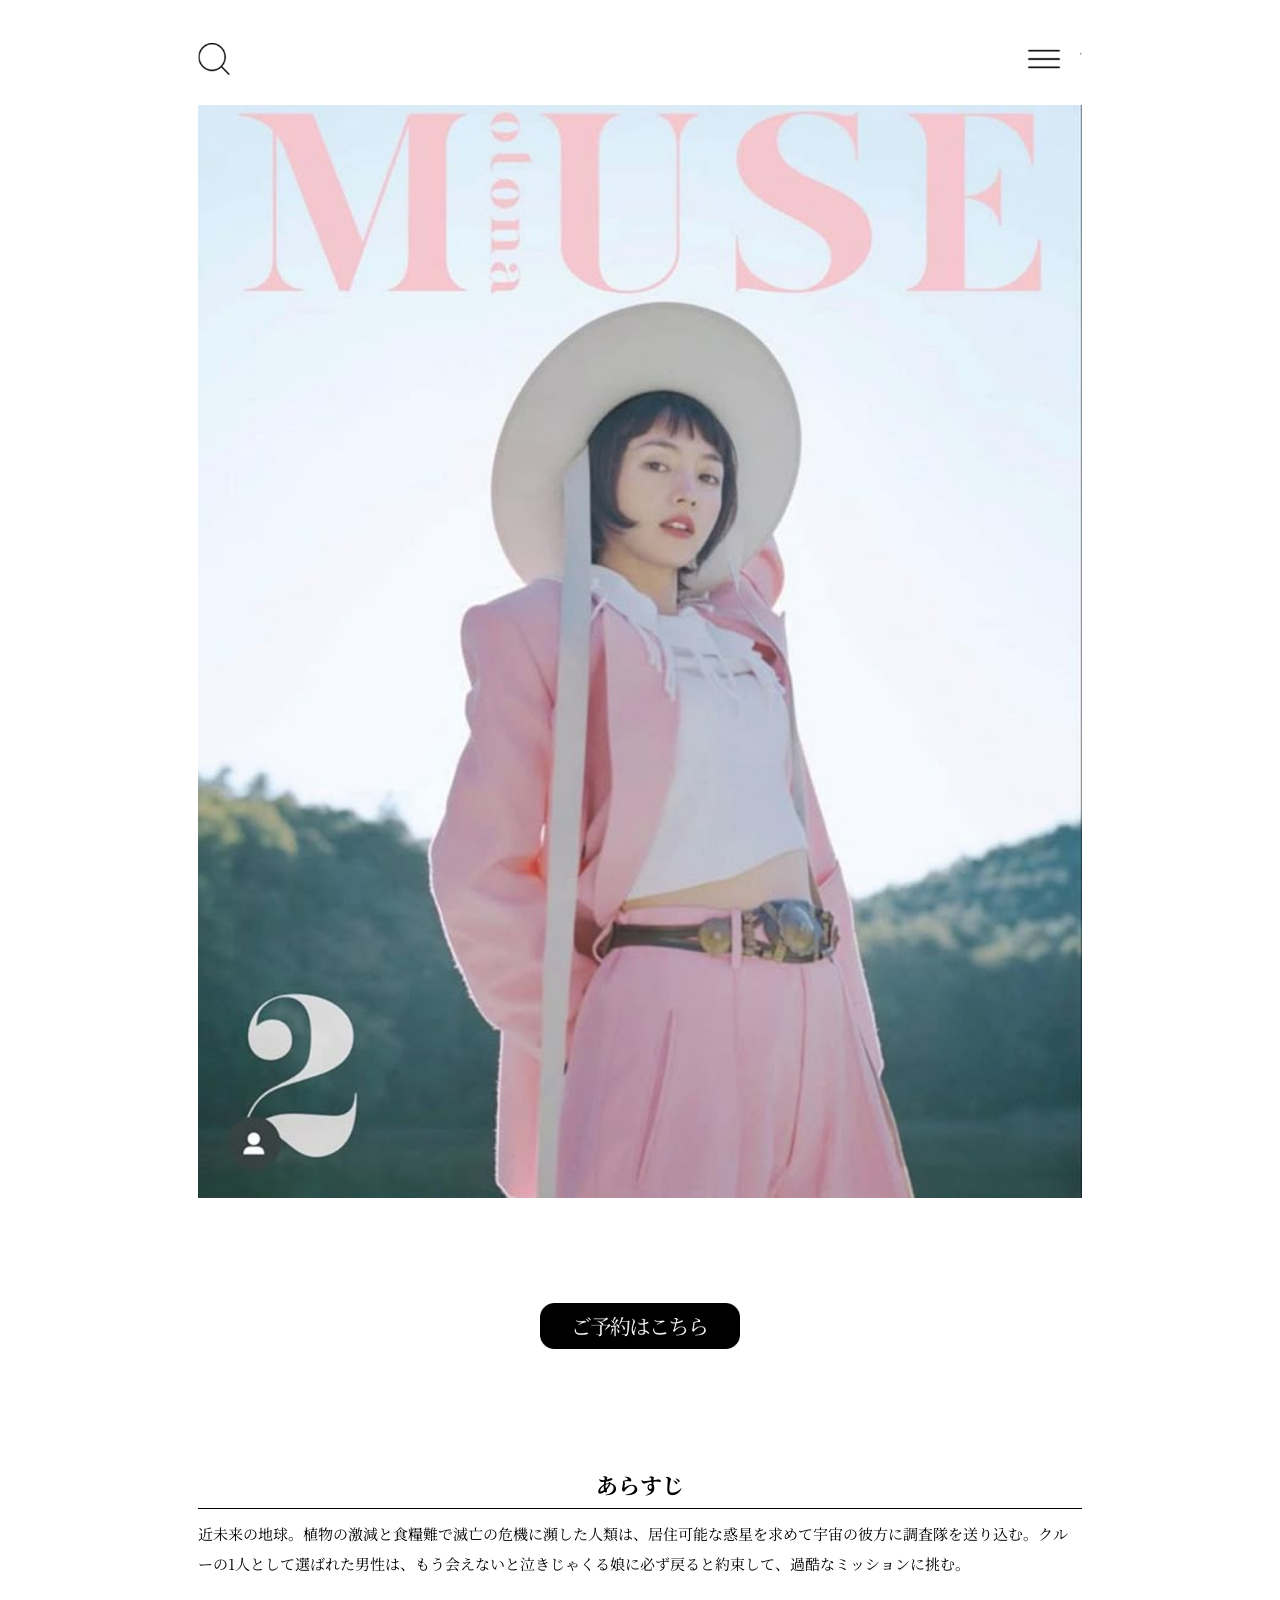
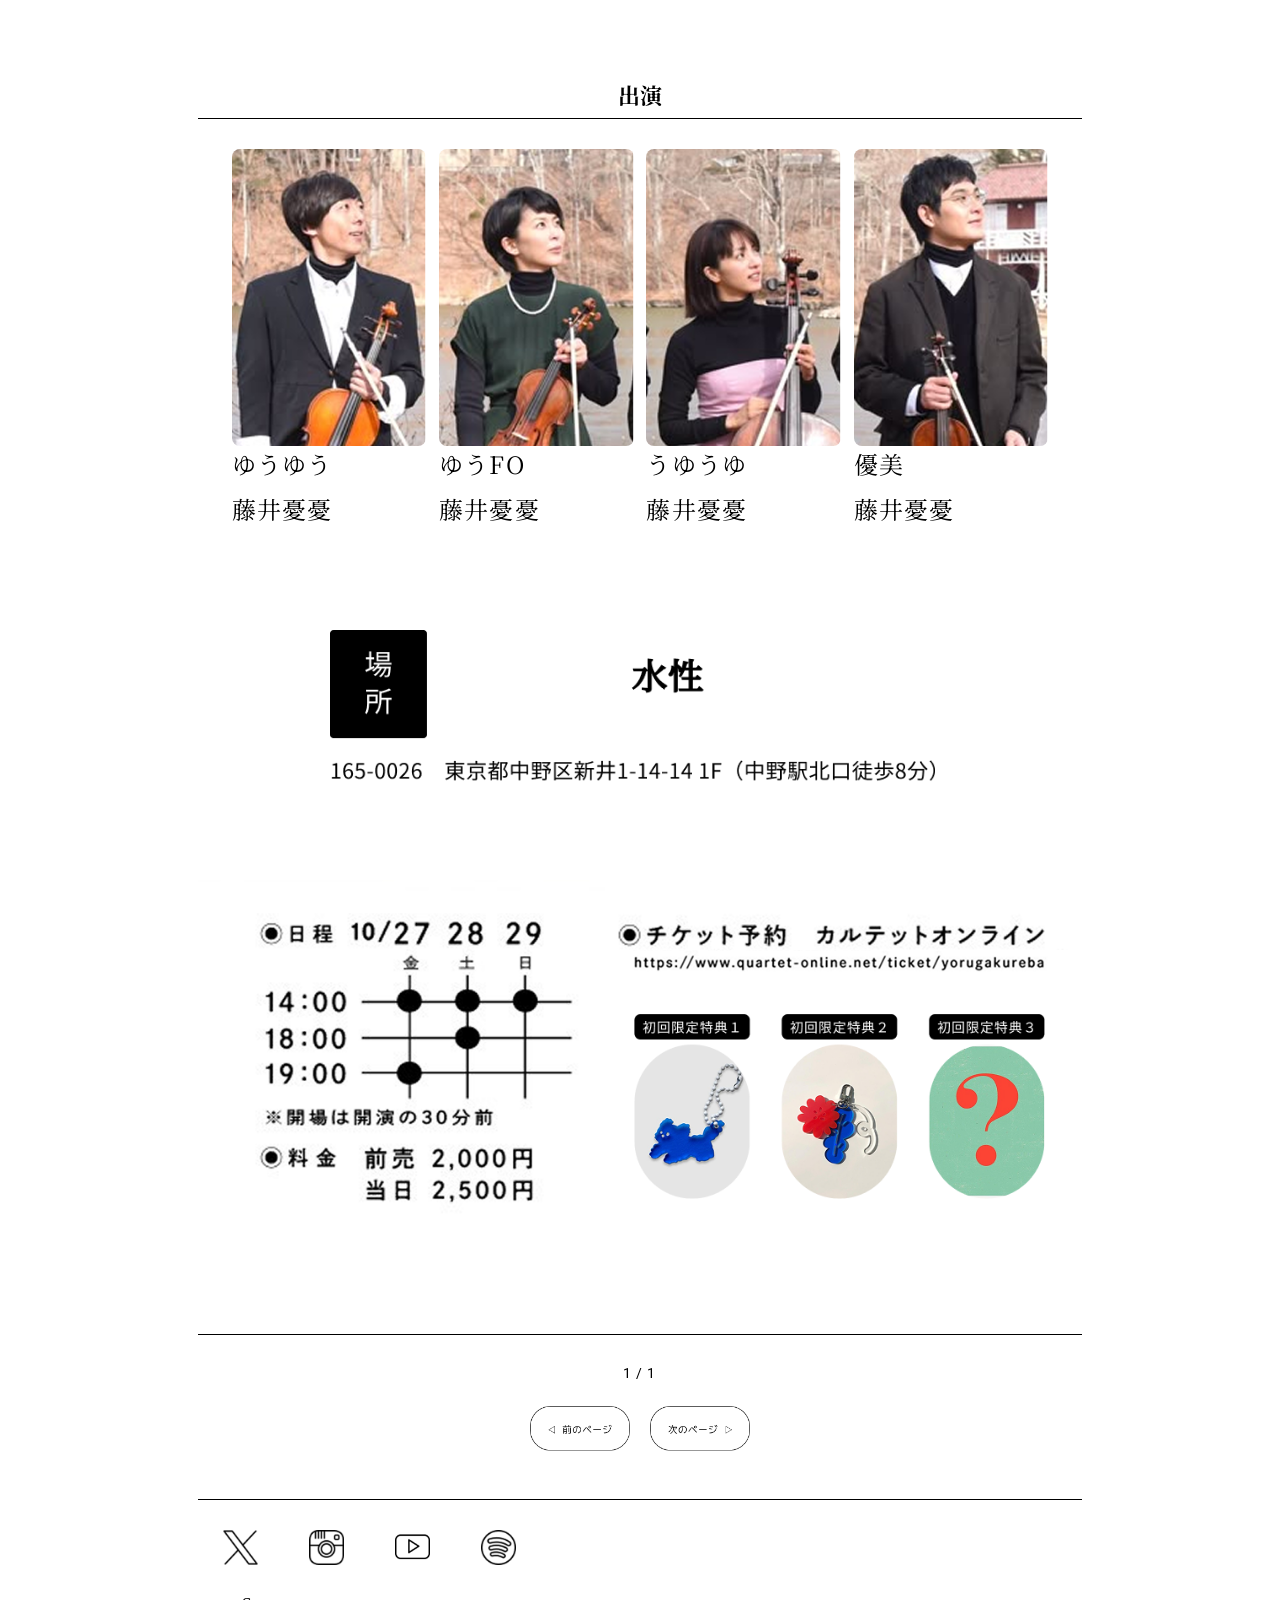
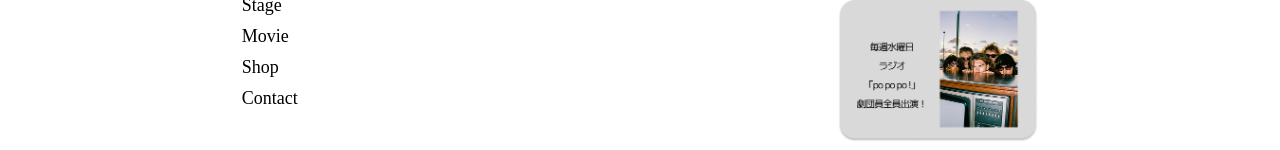
==== docs/new-stage.html @ 7b4c2f34 "Add files via upload" ====
<!DOCTYPE html>
<html lang="ja">
<head>
  <meta charset="UTF-8">
  <meta name="viewport" content="width=device-width, initial-scale=1.0">
  <title>Document</title>
<link rel="stylesheet" href="css/reset.css">
<link rel="stylesheet" href="css/style.css">
<link rel="preconnect" href="https://fonts.googleapis.com">
<link rel="preconnect" href="https://fonts.gstatic.com" crossorigin>
<link href="https://fonts.googleapis.com/css2?family=Noto+Sans+JP:wght@100..900&family=Noto+Serif+JP:wght@200..900&family=Roboto:ital,wght@0,100..900;1,100..900&display=swap" rel="stylesheet">
</head>
<body>
  <header>
   <h1>
    <a href="index.html" class="logo">
      <img src="img/logo2.png" alt="ハンバーガー">
    </a>
    <a href="index.html" class="logo">
      <img src="img/logo.png" alt="虫眼鏡">
    </a>
   </h1>
   <hr>
  </header>

<div class="hero">
  <a href="new-stage.html">
    <img src="img/stage-flyer.png" alt="最新公演フライヤー">
  </a>


 <div class="reservation-buttons">
  <a href="https://x.com/fujii_uu" target="_blank">
    <img src="img/reserve-button.png" alt="ご予約はこちら" class="reserve-button">
  </a>

</div>

 <div class="story-title">
   あらすじ
 </div>

 <div class="long-line"></div>
 
 <div class="story-text">
  近未来の地球。植物の激減と食糧難で滅亡の危機に瀕した人類は、居住可能な惑星を求めて宇宙の彼方に調査隊を送り込む。クルーの1人として選ばれた男性は、もう会えないと泣きじゃくる娘に必ず戻ると約束して、過酷なミッションに挑む。
 </div>

  <div class="profile-title">
  出演
 </div>
 <div class="long-line"></div>

<div class="cast-images">
 <div class="cast-member">
  <img src="img/takahashi-issei.png" alt="出演者1">
  <p class="cast-role">ゆうゆう</p>
  <p class="cast-name">藤井憂憂</p>  
 </div>
 <div class="cast-member">
  <img src="img/matu-takako.png" alt="出演者2">
  <p class="cast-role">ゆうFO</p>
  <p class="cast-name">藤井憂憂</p>
 </div>
 <div class="cast-member">
  <img src="img/mitushima-hikari.png" alt="出演者3">
  <p class="cast-role">うゆうゆ</p>
  <p class="cast-name">藤井憂憂</p>
 </div>
 <div class="cast-member">
  <img src="img/matuda-ryuhei.png" alt="出演者4">
  <p class="cast-role">優美</p>
  <p class="cast-name">藤井憂憂</p> 
 </div>
</div>

<div class="centered-image">
  <img src="img/place.png" alt="場所">
</div>

<div class="bonus">
  <img src="img/bonus-group.png" alt="特典と地図">
</div>


 <div class="long-line"></div>

<div class="page-number">
  <span class="roboto">1</span><span class="roboto"> / </span><span class="roboto">1</span>
</div>



<div class="page-navigation">
  <button class="nav-button prev" onclick="location.href='index.html'">
    <img src="img/prev.png" alt="前のページへ">
  </button>
  <button class="nav-button next" onclick="location.href='index.html'">
    <img src="img/next.png" alt="次のページへ">
  </button>
</div>


 <div class="long-line"></div>

 <div class="left-sns-icons">
  <a href="https://x.com/FUJII_UU" target="_blank">
   <img src="img/X.png" alt="x">
  </a>
  <a href="https://www.instagram.com/fujii_uu/" target="_blank">
    <img src="img/instagram.png" alt="instagram">
  </a>
  <a href="https://youtu.be/8ujiOyMPxug" target="_blank">
    <img src="img/youtube.png" alt="youtube">
  </a>
  <a href="https://open.spotify.com/intl-ja" target="_blank">
    <img src="img/spotify.png" alt="spotify">
  </a>
</div>


<div class="footer-layout">
  <div class="footer-links">
    <a href="#">Stage</a>
    <a href="#">Movie</a>
    <a href="#">Shop</a>
    <a href="#">Contact</a>
  </div>

  <div class="footer-image">
    <a href="https://x.com/FUJII_UU" target="_blank">
     <img src="img/rajio.png" alt="ラジオ">
    </a>
  </div>
</div>
---- docs/css/style.css ----
@charset "UTF-8";


.sans {
  font-family: "Roboto", "Noto Sans JP", sans-serif;
}

.serif {
  font-family: "Roboto", "Noto Serif JP", serif;
}

header {
  display: flex;
  justify-content: space-between;
  align-items: center;
  width: 70%;
  margin: auto;
}

h1{
  display: flex;
  justify-content: space-between;
  align-items: center;
  width: 100%;
}
.logo {
  display: block;
}

.logo img {
  width: 70%;
  display: block;
  height: auto;
  margin-top: 10px;
}

.profile-text.career-text {
  font-family: 'Noto Serif JP', serif;
  font-size: 15px;
  line-height: 2;
}

.hero h2 {
  font-family: 'Noto Serif JP', serif;
  font-size: 60px;
  font-weight: 400;
  letter-spacing: 0.05em;
  line-height: 1.2;
  color: #333;
  text-align: left;
  margin-top: 30;
  margin-bottom: 0;
}

.hero p {
  font-family: 'Noto Serif JP', serif; /* 明朝体に */
  font-size: 24px;                    /* 好みのサイズに */
  font-weight: 400;                   /* 標準の太さ */
  color: black;                       /* 少し薄めのグレー */
  text-align: left;                /* 中央寄せ */
  margin-top: 0;                    /* 上の余白をなくす */
  margin-bottom: 10px;            /* 下の余白 */
  letter-spacing: 0.05em;           /* 文字間隔 */
}

.sns-icons {
  display: flex;
  justify-content: center; /* 真ん中寄せ */
  gap: 16px; /* アイコン同士の間隔 */
  margin: 20px 0;
}

.sns-icons img {
  width: 30px !important;
  height: auto !important;
  display: inline-block;
}


.reservation-buttons {
  display: flex;
  justify-content: center;
  align-items: center;
  gap: 16px;
  margin-top: 100px;
  margin-bottom: 40px;
  text-align: center;
}

.reserve-button {
  width: 200px !important;
  height: auto !important;
  max-width: 100%;
  display: block;
}

.hero {
  width: 70%;
  margin: 0 auto;
}



 .hero img{
  width: 100%;
  height: auto;
  display: block;
  margin: 5px auto 0;
}


 .story-text{
  margin-top: 10px;
  font-size: 15px;
  text-align: left;
  line-height: 2;
  font-family: "Noto Serif JP", serif;
 }

 .story-title,
 .profile-title {
  margin-top: 100px;
  font-size: 22px;
  font-weight: bold;
  font-family: "Noto Serif JP", serif;
  text-align: center;
 }
 .story-title {
  padding-top: 20px; /* margin-top の代わりに使う */
}

.cast-member {
  text-align: center;
  width: 22%;
  flex-shrink: 0;
  margin: 0;
  padding: 0;
}

.cast-images {
  display: flex;
  gap: 1vw;
  justify-content: center;
  margin-top: 30px;
  width: 100%;
  margin: 30px auto;
  flex-wrap: nowrap;
}

.cast-images img{
  width:100% ;
  height: auto;
  object-fit: cover;
  border-radius: 8px;
  margin: 0;
}

.cast-role {
  margin-top: 8px;
  font-size: 14px;
  font-weight: bold;
  font-family:"Noto Serif JP", serif;
}

.cast-name {
  font-size: 13px;
  color: black;
  font-family: "Noto Serif JP",serif;
}
 .long-line {
  width: 100%;
  height: 1px;
  background-color: black;
  margin: 8px 0;
 }


.centered-image {
  text-align: center;
  margin: 10% auto;
}

.centered-image img {
  width: 70%;
  height: auto;
  display: inline-block;
}

.bonus {
  text-align: center;
  margin: 10% auto;
}

.bonus img {
  width: 100%;
  height: auto;
  display: inline-block;
}







.page-number {
  font-family: "Roboto", sans-serif;
  text-align: center;
  font-size: 14px;
  color: black;
  margin-top: 30px;
  margin-bottom: 20px;
  letter-spacing: 1px;
}

.page-navigation {
  display: flex;
  justify-content: center;
  gap: 20px;
  margin-top: 10px;
}

.nav-button {
  background: none;
  border: none;
  cursor: pointer;
  padding: 0;
  margin-bottom: 40px;
}

.nav-button img {
  width: 100px; /* ボタン画像の大きさ調整 */
  height: auto;
  display: block;
}

.left-sns-icons {
  display: flex;
  gap: 4vw;
  align-items: center;
  justify-content: flex-start;
  margin-left: 20px;
  margin-top: 25px;
  margin-left: 25px;
}
.left-sns-icons img {
  width: 5vw;
  height: auto;
  max-width: 35px;
  min-width: 15px;
}

.short-line {
  width: 50%;
  height: 1px;
  background-color: black;
  margin: 8px 0;
  margin-top: 25px;
}

.footer-layout {
  display: flex;
  justify-content: space-between;
  align-items: flex-start;
  width: 90%;
  margin: 0 auto;
}

.footer-links {
  display: flex;
  flex-direction: column; /* 縦に並べる */
  gap: 10px;
  margin-top: 30px;
}

.footer-links a {
  text-decoration: none;
  color: black;
  transition: opacity 0.3s;
  font-size: 18px;
}

.footer-links a:hover {
  opacity: 0.7;
}

.footer-image {
  margin-top: 30px;
  padding-top: 0;
}
.footer-image img {
  width: 200px; /* 好みに応じて調整 */
  height: auto;
  display: block;
}



@media screen and (max-width: 600px) {
  .footer-layout {
    flex-direction: column;
    align-items: center;
    text-align: center;
  }

  .footer-image {
    margin-top: 20px;
  }
}
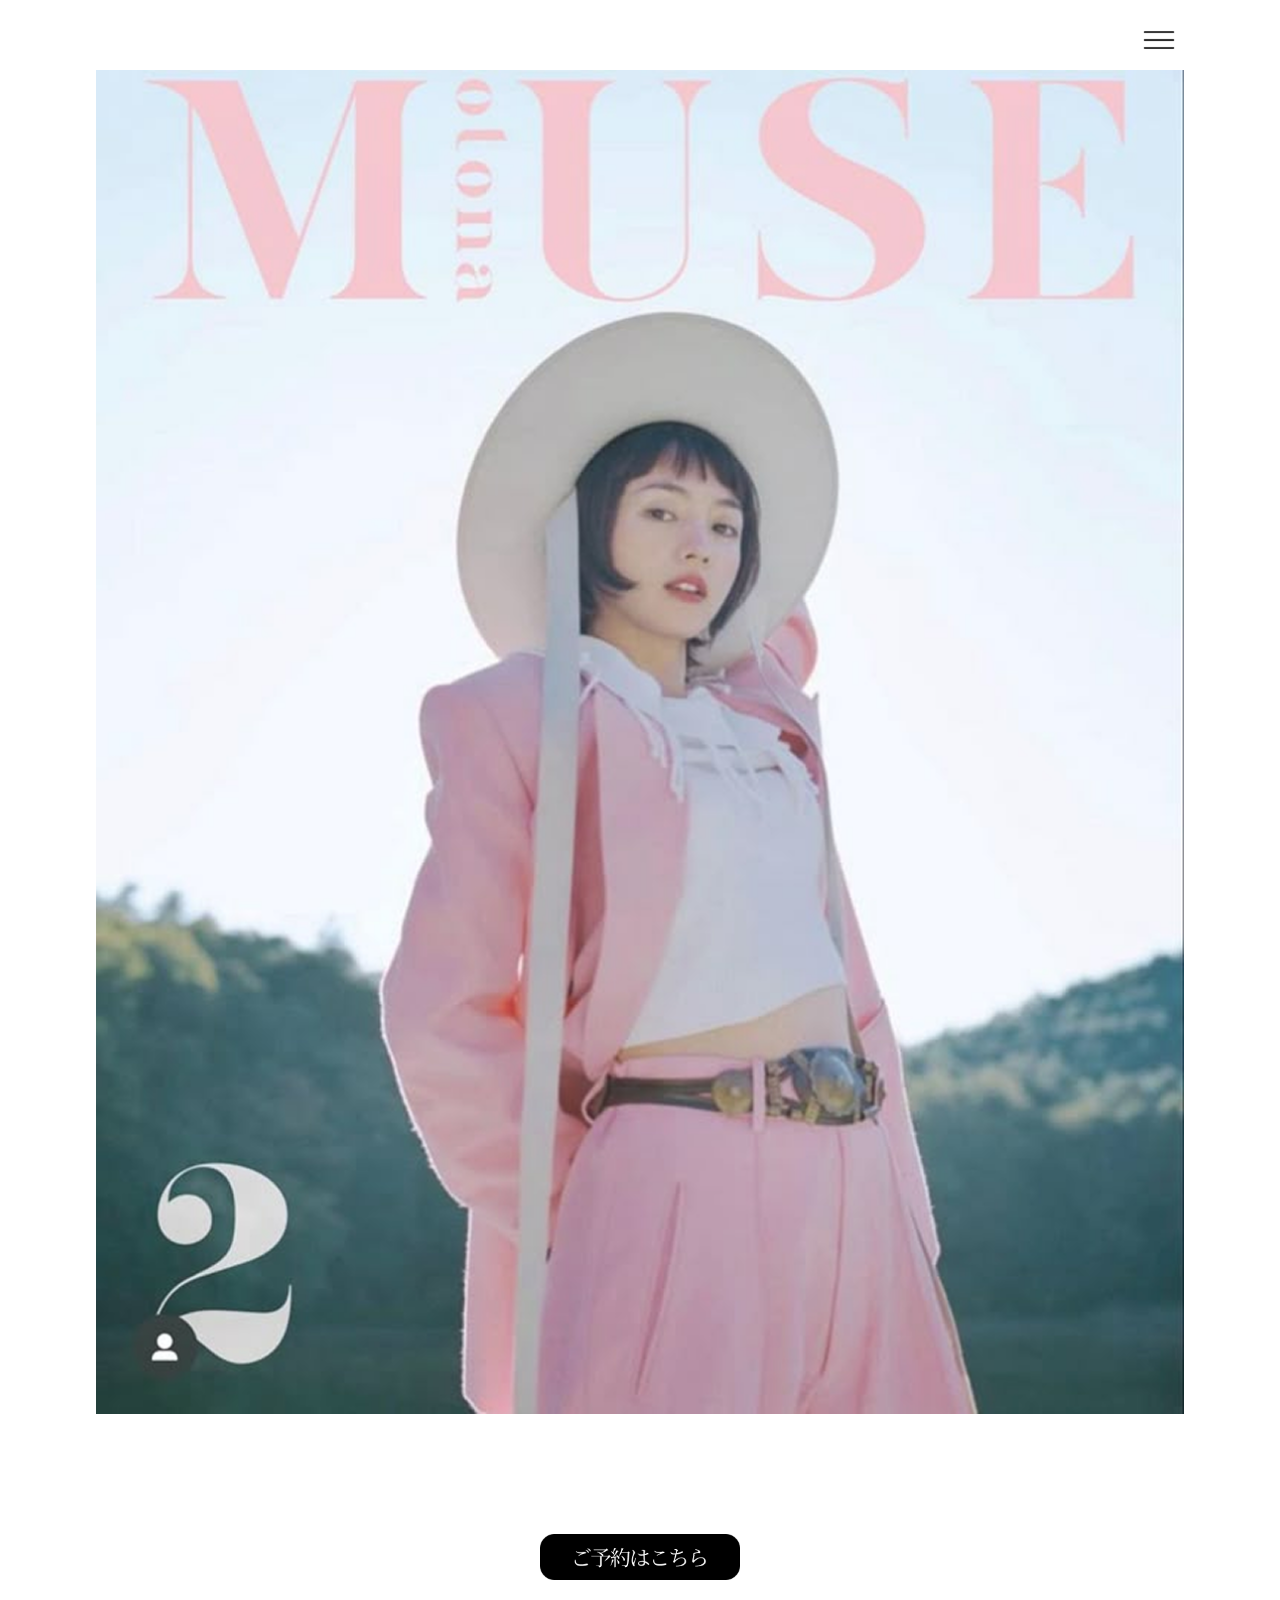
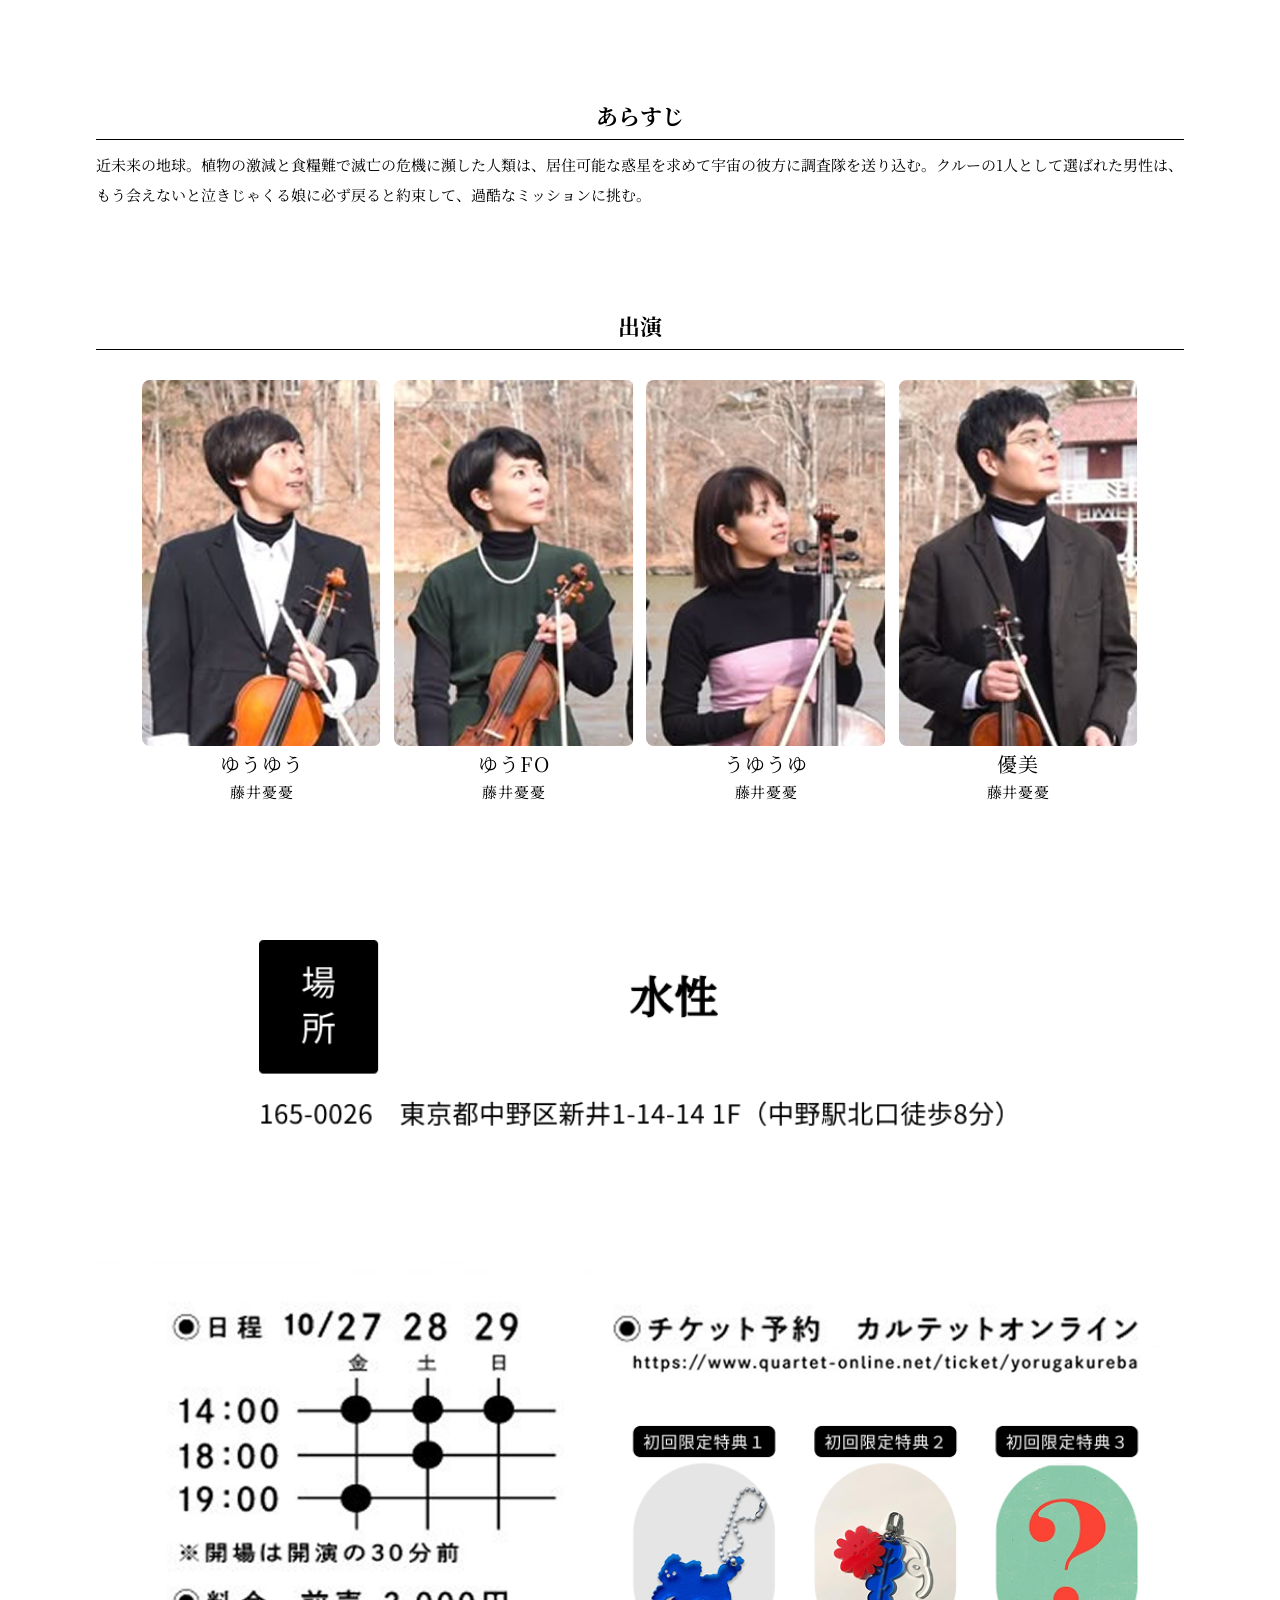
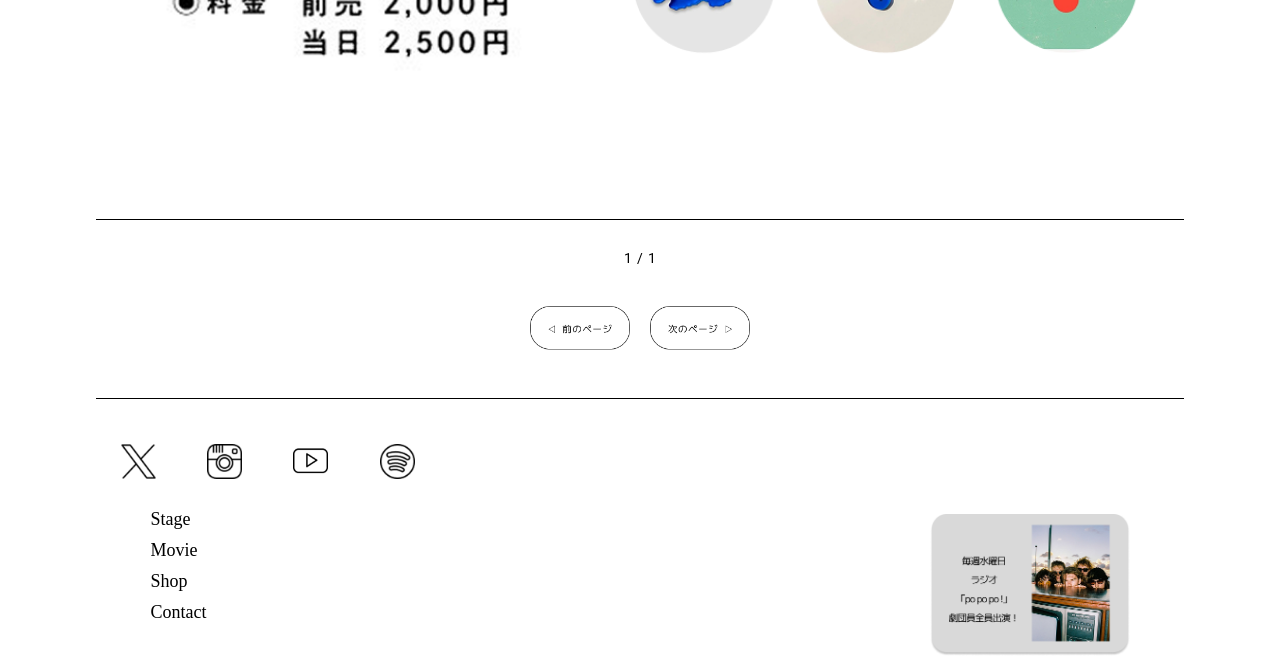
==== commit dd878664: "Add files via upload" ====
--- a/docs/new-stage.html
+++ b/docs/new-stage.html
@@ -9,21 +9,25 @@
 <link rel="preconnect" href="https://fonts.googleapis.com">
 <link rel="preconnect" href="https://fonts.gstatic.com" crossorigin>
 <link href="https://fonts.googleapis.com/css2?family=Noto+Sans+JP:wght@100..900&family=Noto+Serif+JP:wght@200..900&family=Roboto:ital,wght@0,100..900;1,100..900&display=swap" rel="stylesheet">
+<link href="https://fonts.googleapis.com/css2?family=Noto+Sans+JP:wght@100..900&family=Noto+Serif+JP:wght@200..900&family=Roboto:ital,wght@0,100..900;1,100..900&display=swap" rel="stylesheet">
+<link rel="icon" href="img/favicon/favicon.ico" sizes="32x32">
+<link rel="icon" href="img/favicon/icon.svg" type="img/svg+xml">
+<link rel="apple-touch-icon" href="img/favicon/apple-touch-icon.png">
+<link rel="manifest" href="img/favicon/manifest.webmanifest">
 </head>
-<body>
+
+
+ <body class="hero">
   <header>
-   <h1>
-    <a href="index.html" class="logo">
-      <img src="img/logo2.png" alt="ハンバーガー">
-    </a>
-    <a href="index.html" class="logo">
-      <img src="img/logo.png" alt="虫眼鏡">
-    </a>
-   </h1>
-   <hr>
-  </header>
+    <button class="hamburger" aria-label="メニューを開く" aria-expanded="false">
+    <img src="img/logo.png" alt="ハンバーガー">
+  </button>
+   <nav class="nav-menu">
+    <a href="new-stage.html">最新公演</a>
+    <a href="index.html">劇団員</a>
+  </nav>
+</header>
 
-<div class="hero">
   <a href="new-stage.html">
     <img src="img/stage-flyer.png" alt="最新公演フライヤー">
   </a>
@@ -132,4 +136,20 @@
      <img src="img/rajio.png" alt="ラジオ">
     </a>
   </div>
-</div>+</div>
+
+<script>
+  document.addEventListener("DOMContentLoaded", function () {
+    const button = document.querySelector(".hamburger");
+    const menu = document.querySelector(".nav-menu");
+
+    button.addEventListener("click", function () {
+      menu.classList.toggle("active");
+      const expanded = button.getAttribute("aria-expanded") === "true";
+      button.setAttribute("aria-expanded", !expanded);
+    });
+  });
+</script>
+
+</body>
+</html>
--- a/docs/css/style.css
+++ b/docs/css/style.css
@@ -11,16 +11,28 @@
 
 header {
   display: flex;
+  justify-content: flex-end;
+  align-items: center;
+  width: 100%;
+  padding-right: 20px;
+  margin: 0;
+}
+
+.hamburger {
+  background: none;
+  border: none;
+  cursor: pointer;
+  width: 50px;
+  height: 50px;
+  margin-left: auto;
+}
+
+
+
+h1{
+  display: flex;
   justify-content: space-between;
   align-items: center;
-  width: 70%;
-  margin: auto;
-}
-
-h1{
-  display: flex;
-  justify-content: space-between;
-  align-items: center;
   width: 100%;
 }
 .logo {
@@ -28,21 +40,32 @@
 }
 
 .logo img {
-  width: 70%;
+  width: 80%;
   display: block;
   height: auto;
   margin-top: 10px;
 }
 
-.profile-text.career-text {
-  font-family: 'Noto Serif JP', serif;
+
+.profile-text {
+  font-family: Noto Serif JP', serif';
   font-size: 15px;
   line-height: 2;
+  margin-bottom: 30px;
+  margin-top: 70px;  
+}
+
+.career-text {
+  font-family: "Noto Serif JP", serif; /* 明朝体にする */
+  font-size: 15px;
+  line-height: 2;
+  margin-bottom: 30px;
+  margin-top: 20px;
 }
 
 .hero h2 {
   font-family: 'Noto Serif JP', serif;
-  font-size: 60px;
+  font-size: 50px;
   font-weight: 400;
   letter-spacing: 0.05em;
   line-height: 1.2;
@@ -67,13 +90,19 @@
   display: flex;
   justify-content: center; /* 真ん中寄せ */
   gap: 16px; /* アイコン同士の間隔 */
-  margin: 20px 0;
-}
+  margin-top: 30px;
+}
+
+.sns-icons {
+  margin-top: 30px !important;
+}
+
 
 .sns-icons img {
-  width: 30px !important;
+  width: 35px !important;
   height: auto !important;
   display: inline-block;
+  margin-bottom: 100px;
 }
 
 
@@ -95,18 +124,19 @@
 }
 
 .hero {
-  width: 70%;
+  width: 85%;
   margin: 0 auto;
 }
 
 
 
- .hero img{
-  width: 100%;
-  height: auto;
-  display: block;
-  margin: 5px auto 0;
-}
+.hero img {
+  width: 100%;
+  height: auto;
+  display: block;
+  margin: 20px auto 0;
+}
+
 
 
  .story-text{
@@ -156,17 +186,22 @@
 }
 
 .cast-role {
-  margin-top: 8px;
-  font-size: 14px;
+  text-align: center !important;
+  margin-top: 3px !important;
+  margin-bottom: 3px !important;
+  font-size: 20px !important;
   font-weight: bold;
   font-family:"Noto Serif JP", serif;
 }
 
 .cast-name {
-  font-size: 13px;
-  color: black;
-  font-family: "Noto Serif JP",serif;
-}
+  text-align: center !important;
+  margin-top: 3px !important;
+  font-size: 15px !important;
+  font-weight: bold;
+  font-family:"Noto Serif JP", serif;
+}
+
  .long-line {
   width: 100%;
   height: 1px;
@@ -285,7 +320,7 @@
 }
 
 .footer-image {
-  margin-top: 30px;
+  margin-top: 15px;
   padding-top: 0;
 }
 .footer-image img {
@@ -296,14 +331,59 @@
 
 
 
+
+.nav-menu {
+  display: none;
+  flex-direction: column;
+  gap: 20px;
+  position: absolute;
+  top: 180px;
+  right: 0px;
+  transform: translate(-50%,-50%);
+  background-color: white;
+  padding: 40px;
+  border-radius: 10px;
+  box-shadow: 0 0 10px rgba(0, 0, 0, 0.2);
+  z-index: 999;
+  text-align: center;
+}
+
+.nav-menu.active {
+ display: flex; 
+}
+
+.nav-menu a {
+  color: black;
+  text-decoration: none;
+  font-size: 20px;
+  font-weight: bold;
+}
+
+.nav-menu a:hover {
+  color: blue;
+}
+
 @media screen and (max-width: 600px) {
-  .footer-layout {
-    flex-direction: column;
-    align-items: center;
-    text-align: center;
-  }
-
-  .footer-image {
-    margin-top: 20px;
-  }
-}+  .profile-text,
+  .story-text {
+    font-size: 12px !important;
+  }
+
+  .cast-role {
+    font-size: 18px !important;
+  }
+
+  .cast-name {
+    font-size: 14px !important;
+  }
+
+  .cast-member {
+    width: 45%;
+    margin-bottom: 20px;
+  }
+
+  .cast-images {
+    flex-wrap: wrap;
+    justify-content: center;
+  }
+}
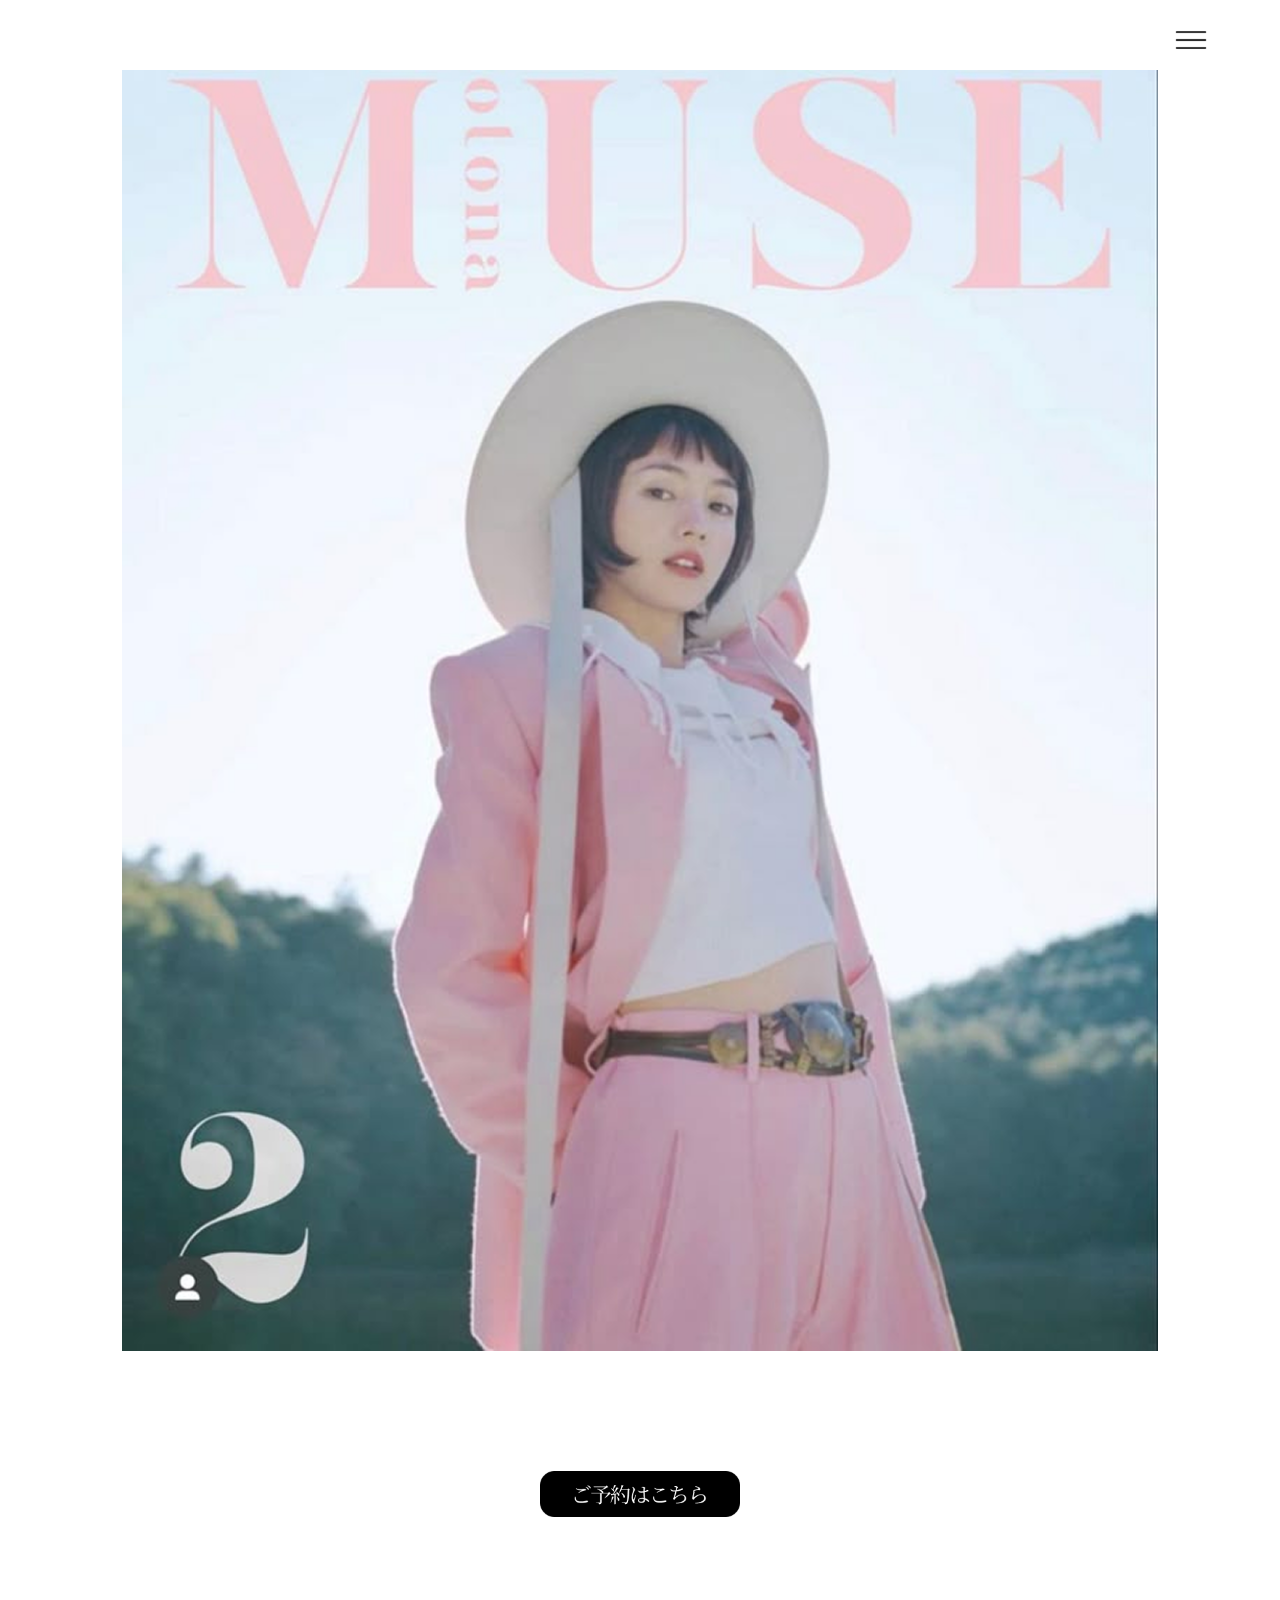
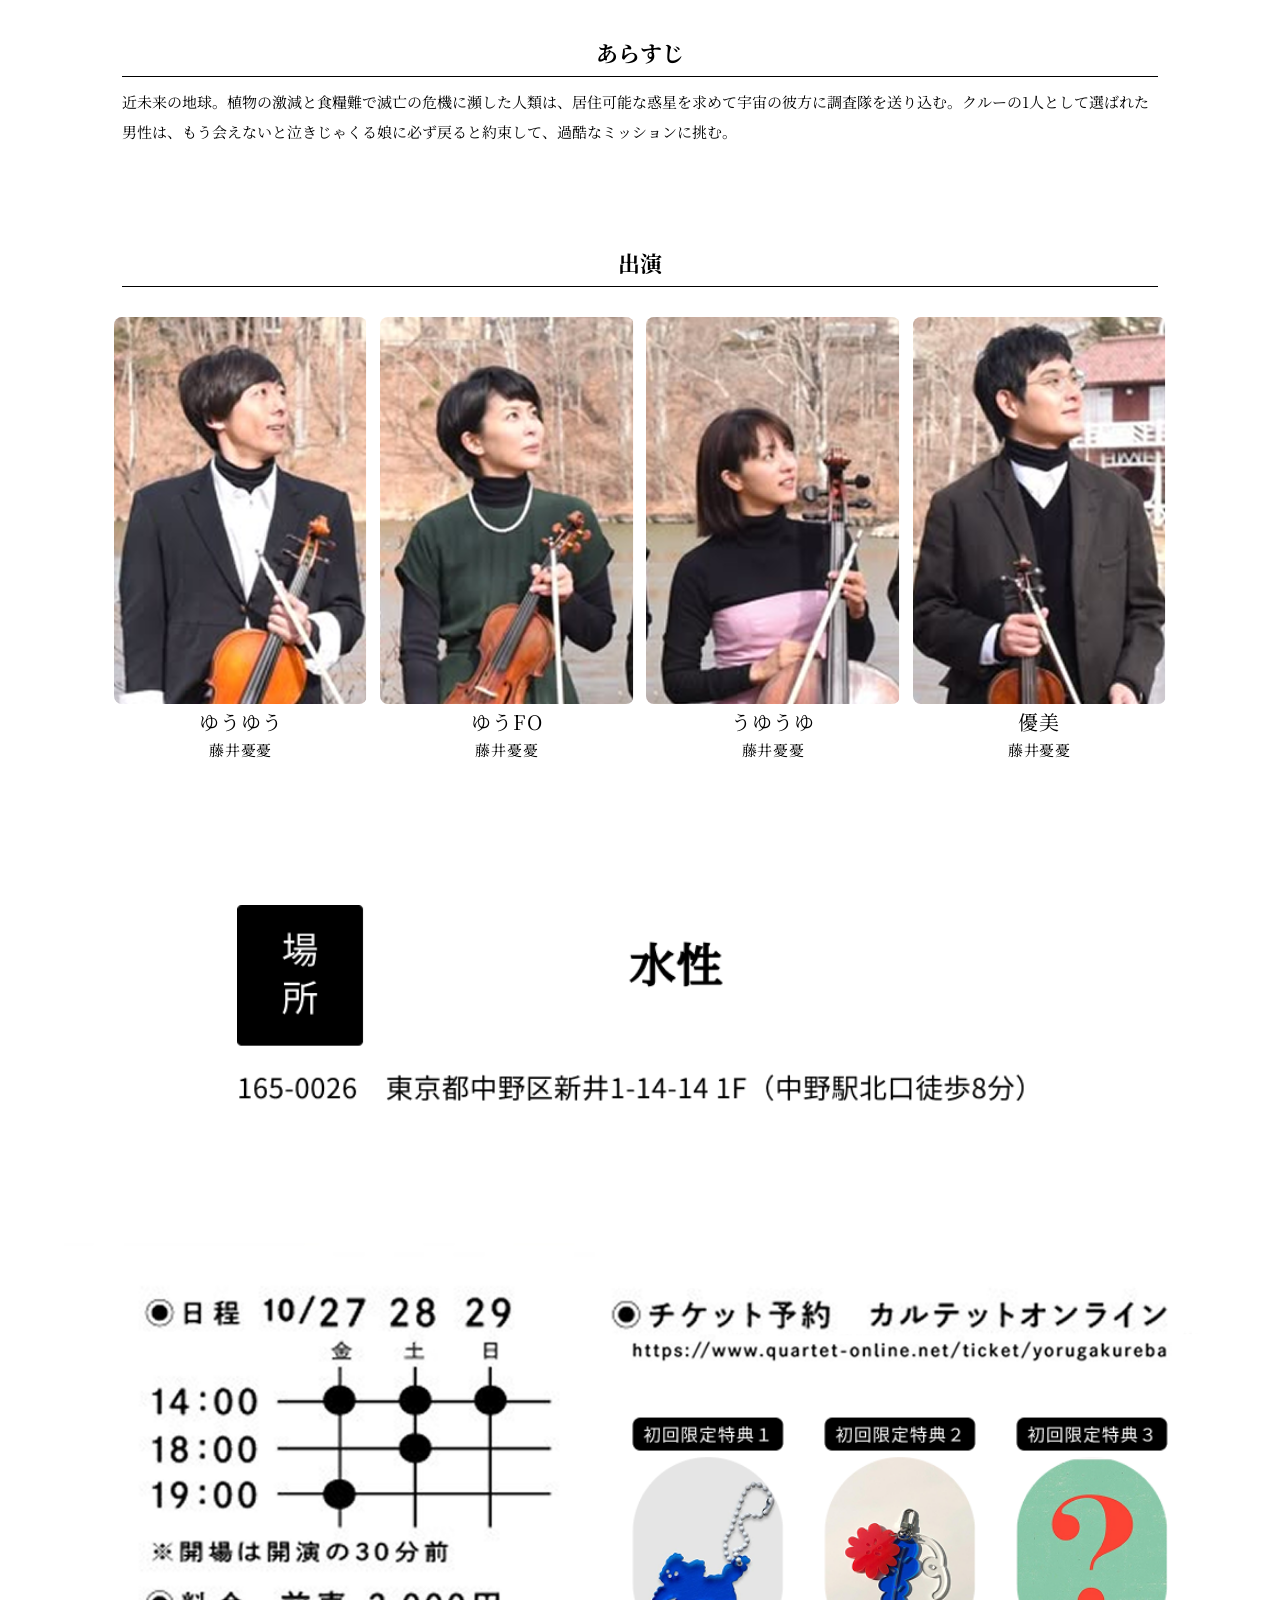
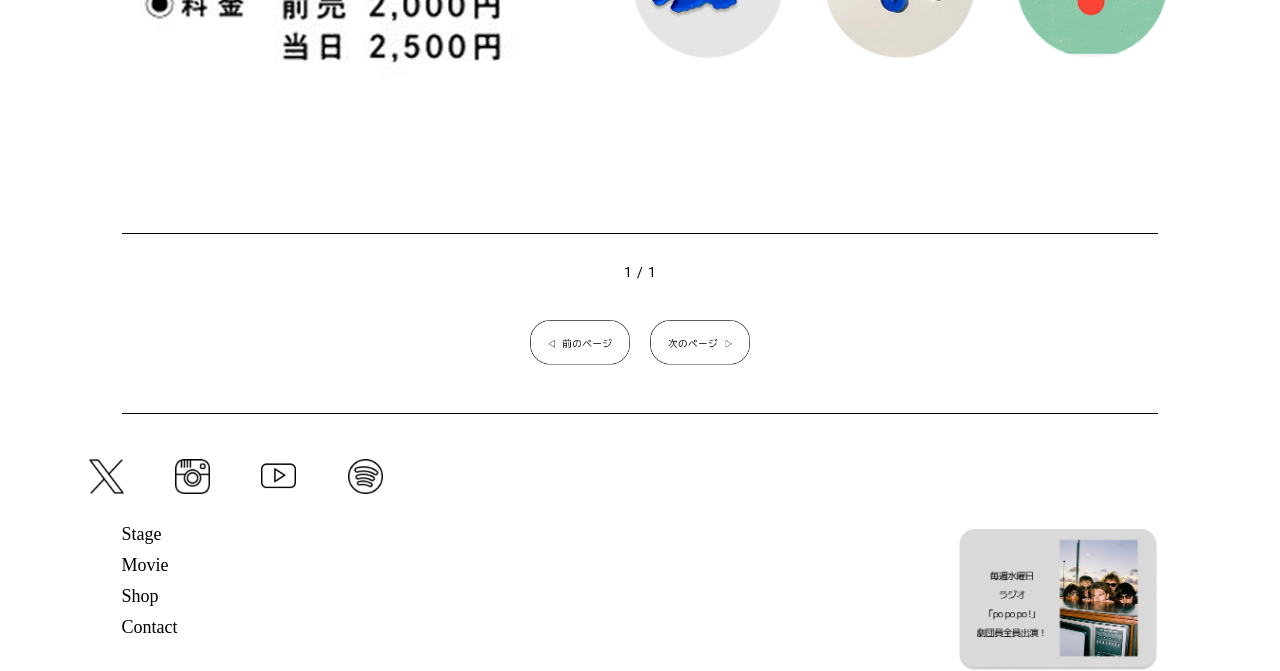
==== commit a790d7c7: "Add files via upload" ====
--- a/docs/new-stage.html
+++ b/docs/new-stage.html
@@ -28,9 +28,11 @@
   </nav>
 </header>
 
+ <div class="hero">  
   <a href="new-stage.html">
     <img src="img/stage-flyer.png" alt="最新公演フライヤー">
   </a>
+</div>
 
 
  <div class="reservation-buttons">
@@ -44,7 +46,10 @@
    あらすじ
  </div>
 
- <div class="long-line"></div>
+<div class="hero">
+  <div class="long-line"></div>
+</div>
+
  
  <div class="story-text">
   近未来の地球。植物の激減と食糧難で滅亡の危機に瀕した人類は、居住可能な惑星を求めて宇宙の彼方に調査隊を送り込む。クルーの1人として選ばれた男性は、もう会えないと泣きじゃくる娘に必ず戻ると約束して、過酷なミッションに挑む。
@@ -53,7 +58,11 @@
   <div class="profile-title">
   出演
  </div>
- <div class="long-line"></div>
+
+<div class="hero">
+  <div class="long-line"></div>
+</div>
+
 
 <div class="cast-images">
  <div class="cast-member">
@@ -87,7 +96,10 @@
 </div>
 
 
- <div class="long-line"></div>
+<div class="hero">
+  <div class="long-line"></div>
+</div>
+
 
 <div class="page-number">
   <span class="roboto">1</span><span class="roboto"> / </span><span class="roboto">1</span>
@@ -105,7 +117,10 @@
 </div>
 
 
- <div class="long-line"></div>
+<div class="hero">
+  <div class="long-line"></div>
+</div>
+
 
  <div class="left-sns-icons">
   <a href="https://x.com/FUJII_UU" target="_blank">
--- a/docs/css/style.css
+++ b/docs/css/style.css
@@ -40,7 +40,7 @@
 }
 
 .logo img {
-  width: 80%;
+  width: 85%;
   display: block;
   height: auto;
   margin-top: 10px;
@@ -53,15 +53,18 @@
   line-height: 2;
   margin-bottom: 30px;
   margin-top: 70px;  
+  width: 95%;
 }
 
 .career-text {
-  font-family: "Noto Serif JP", serif; /* 明朝体にする */
+  width: 90%;
+  margin: 20px auto 30px;
+  font-family: "Noto Serif JP", serif;
   font-size: 15px;
   line-height: 2;
-  margin-bottom: 30px;
-  margin-top: 20px;
-}
+  text-align: left; /* ←お好みで center に変更可 */
+}
+
 
 .hero h2 {
   font-family: 'Noto Serif JP', serif;
@@ -124,10 +127,15 @@
 }
 
 .hero {
-  width: 85%;
+  width: 90%;
   margin: 0 auto;
 }
 
+.long-line {
+  height: 1px;
+  background-color: black;
+  margin: 8px 0;
+}
 
 
 .hero img {
@@ -139,13 +147,15 @@
 
 
 
- .story-text{
-  margin-top: 10px;
+.story-text {
+  width: 90%;
+  margin: 10px auto; /* auto にすることで中央寄せになる */
   font-size: 15px;
   text-align: left;
   line-height: 2;
   font-family: "Noto Serif JP", serif;
- }
+}
+
 
  .story-title,
  .profile-title {
@@ -368,6 +378,9 @@
   .story-text {
     font-size: 12px !important;
   }
+  .career-text {
+    font-size: 12px;
+  }
 
   .cast-role {
     font-size: 18px !important;
